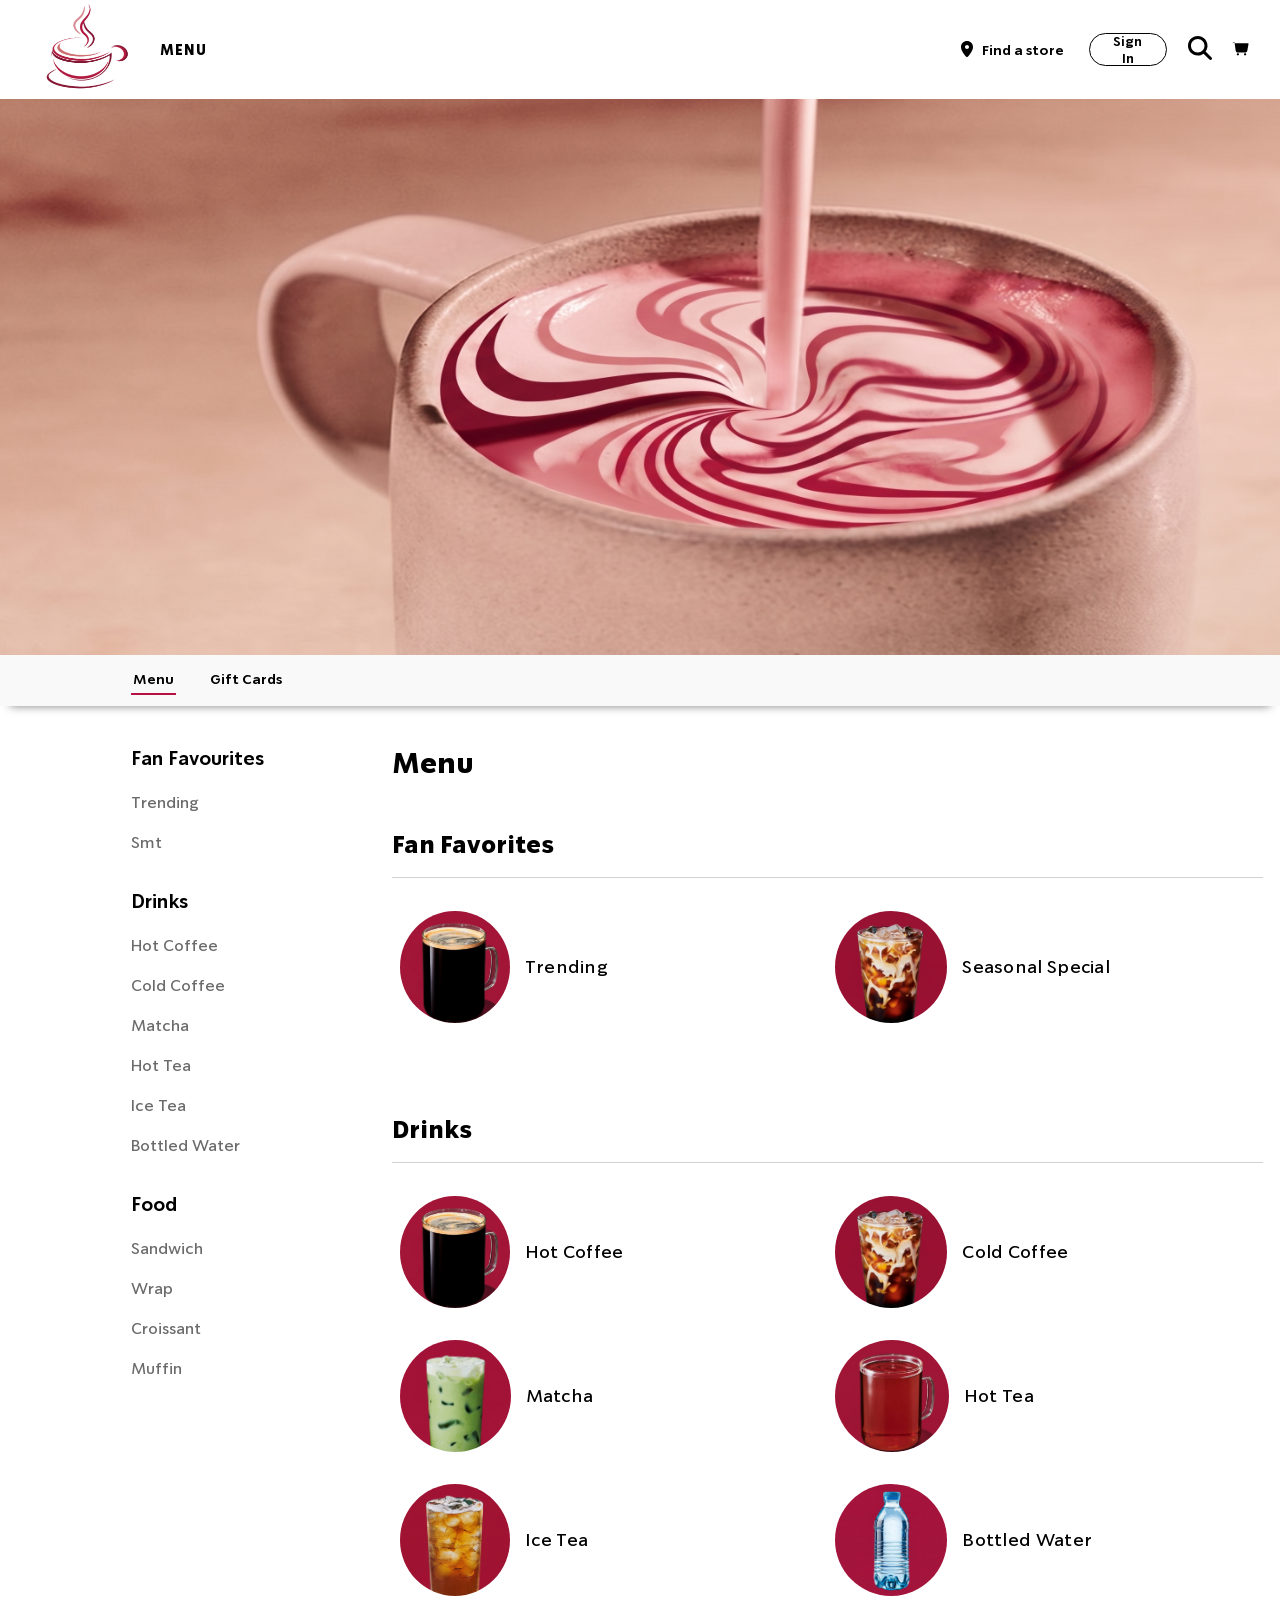
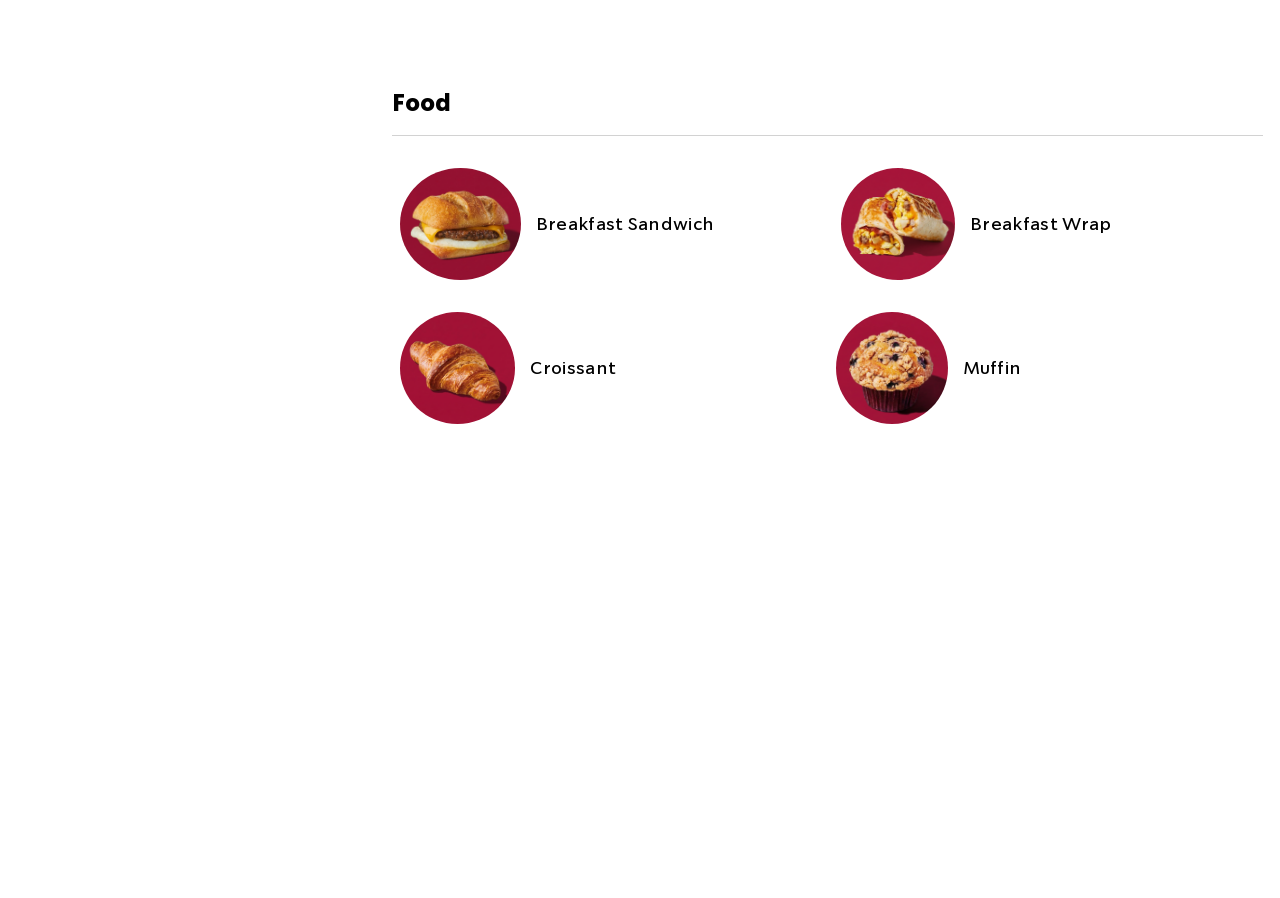
==== index.html @ 08dd64d6 "initial commit" ====
<!doctype html>
<html>

<head>
    <title>JavaSip</title>
    <link rel="stylesheet" href="style.css">
    <link rel="icon" type="image/png" href="images/favicon.png">
</head>
<body>
    <header>

        <span id="logospan">
            <img id="logo" src="images/logo.png">
        </span>

        <div id="headerdiv">
                
            <nav id="links">
                <button id="mbtn">MENU</button>
            </nav>

            <span id="otherlinks">
                <span class="locationbutton">

                    <span id="locationbtn" style="display: flex">
                        <svg style="width: 20px; margin-bottom: 2px; margin-right: 5px; cursor: pointer" xmlns="http://www.w3.org/2000/svg" viewBox="0 0 640 640"><!--!Font Awesome Free v7.2.0 by @fontawesome - https://fontawesome.com License - https://fontawesome.com/license/free Copyright 2026 Fonticons, Inc.--><path d="M128 252.6C128 148.4 214 64 320 64C426 64 512 148.4 512 252.6C512 371.9 391.8 514.9 341.6 569.4C329.8 582.2 310.1 582.2 298.3 569.4C248.1 514.9 127.9 371.9 127.9 252.6zM320 320C355.3 320 384 291.3 384 256C384 220.7 355.3 192 320 192C284.7 192 256 220.7 256 256C256 291.3 284.7 320 320 320z"/></svg>
                        <p style="cursor: pointer">Find a store</p>
                    </span>

                    <div id="locationdropdown">
                        <button id="india">India</button>
                        <button id="usa">USA</button>
                    </div>
                </span>
                <span>
                    <button id="signin">Sign In</button>
                </span>

                <span>
                    <button id="searchicon">
                        <svg xmlns="http://www.w3.org/2000/svg" viewBox="0 0 640 640"><!--!Font Awesome Free v7.2.0 by @fontawesome - https://fontawesome.com License - https://fontawesome.com/license/free Copyright 2026 Fonticons, Inc.--><path d="M480 272C480 317.9 465.1 360.3 440 394.7L566.6 521.4C579.1 533.9 579.1 554.2 566.6 566.7C554.1 579.2 533.8 579.2 521.3 566.7L394.7 440C360.3 465.1 317.9 480 272 480C157.1 480 64 386.9 64 272C64 157.1 157.1 64 272 64C386.9 64 480 157.1 480 272zM272 416C351.5 416 416 351.5 416 272C416 192.5 351.5 128 272 128C192.5 128 128 192.5 128 272C128 351.5 192.5 416 272 416z"/></svg>
                    </button>
                </span>
                <span>
                    <button id="carticon">
                        <svg xmlns="http://www.w3.org/2000/svg" viewBox="0 0 640 640"><path d="M96 96L160 96L194.1 338.8C199.1 370.5 226.5 394 258.6 394L468 394C499.5 394 526.4 371.4 532.1 340.4L568.1 148.4C570.6 135 560.5 122 546.8 122L176 122M258.6 480C240.4 480 225.6 465.2 225.6 447C225.6 428.8 240.4 414 258.6 414C276.8 414 291.6 428.8 291.6 447C291.6 465.2 276.8 480 258.6 480zM468 480C449.8 480 435 465.2 435 447C435 428.8 449.8 414 468 414C486.2 414 501 428.8 501 447C501 465.2 486.2 480 468 480z"/></svg>
                        <span id="cart-header-count"></span>
                    </button>
                </span>
            </span>

        </div>
    </header>

    <div id="signinmodalcontainer">
        <div id="signinmodal">

            <div id="signinmodalheader">
                <h2 style="margin-left: 20px">JAVASIP</h2>
                <button id="signinmodalclosebtn">
                    X
                </button>
            </div>

            <div id="signinformoptionbuttonsdiv">

                <div id="signinformoptionbuttons">
                    <button id="sibutton">SIGN IN</button><button id="joinbutton">JOIN</button>
                </div>

            </div>

<div id="forms">

    <form id="signinform">

        <label for="si-email" class="e-p-label">EMAIL</label>
        <input type="email" id="si-email" placeholder="Email" class="typeinput1">
        <br><br>
        <label for="si-password" class="e-p-label">PASSWORD</label>
        <input type="password" id="si-password" placeholder="Password" class="typeinput1">

        <p class="termsreminder" style="padding-right: 32px; padding-left: 32px; margin-top: 20px; margin-bottom: 8px">By clicking "Sign In" I agree to the Terms and Conditions & Privacy Policy. I also consent to the collection and use of my Personal Information as described in the Notice regarding Loyalty Programs.</p>

        <p class="form-error" id="si-error"></p>

        <button type="submit" id="sisubmitbtn" disabled>SIGN IN</button>

        <br><br>

        <div style="text-align: left; padding-left: 32px; display: flex">
            <input type="checkbox" id="si-remember" style="cursor: pointer; width: 18px; height: 18px">
            <p class="rememberme">Remember me</p>
            <svg style="width: 22px; margin-bottom: 13px; margin-left: 3px; cursor: pointer" xmlns="http://www.w3.org/2000/svg" viewBox="0 0 640 640"><path d="M320 576C461.4 576 576 461.4 576 320C576 178.6 461.4 64 320 64C178.6 64 64 178.6 64 320C64 461.4 178.6 576 320 576zM288 224C288 206.3 302.3 192 320 192C337.7 192 352 206.3 352 224C352 241.7 337.7 256 320 256C302.3 256 288 241.7 288 224zM280 288L328 288C341.3 288 352 298.7 352 312L352 400L360 400C373.3 400 384 410.7 384 424C384 437.3 373.3 448 360 448L280 448C266.7 448 256 437.3 256 424C256 410.7 266.7 400 280 400L304 400L304 336L280 336C266.7 336 256 325.3 256 312C256 298.7 266.7 288 280 288z"/></svg>
        </div>

    </form>

    <form id="joinform">

        <div style="display: flex; justify-content: space-between; padding-left: 32px; padding-right: 32px; padding-top: 5px; padding-bottom: 15px; box-sizing: border-box">
            <span>
                <label for="join-firstname" class="fn-ln-label">FIRST NAME</label>
                <input type="text" id="join-firstname" placeholder="First Name" class="nametypeinput">
            </span>
            <span>
                <label for="join-lastname" class="fn-ln-label">LAST NAME</label>
                <input type="text" id="join-lastname" placeholder="Last Name" class="nametypeinput" style="width: 194.4px">
            </span>
        </div>

        <label for="join-email" class="e-p-label">EMAIL</label>
        <input type="email" id="join-email" placeholder="Email" class="typeinput2" style="margin-bottom: 20px">
        <br>
        <label for="join-password" class="e-p-label">PASSWORD</label>
        <input type="password" id="join-password" placeholder="Password (8+ chars, include a number)" class="typeinput2">

        <p class="termsreminder" style="padding-right: 32px; padding-left: 32px; margin-top: 16px; margin-bottom: 8px">By clicking "Join" I agree to the Terms and Conditions & Privacy Policy. I also consent to the collection and use of my Personal Information as described in the Notice regarding Loyalty Programs.</p>

        <p class="form-error" id="join-error"></p>

        <button type="submit" id="joinsubmitbtn" disabled>JOIN</button>

        <br><br>

        <div style="text-align: left; padding-left: 32px; display: flex">
            <input type="checkbox" style="cursor: pointer; width: 18px; height: 18px">
            <p class="rememberme">Remember me</p>
            <svg style="width: 22px; margin-bottom: 13px; margin-left: 3px; cursor: pointer" xmlns="http://www.w3.org/2000/svg" viewBox="0 0 640 640"><path d="M320 576C461.4 576 576 461.4 576 320C576 178.6 461.4 64 320 64C178.6 64 64 178.6 64 320C64 461.4 178.6 576 320 576zM288 224C288 206.3 302.3 192 320 192C337.7 192 352 206.3 352 224C352 241.7 337.7 256 320 256C302.3 256 288 241.7 288 224zM280 288L328 288C341.3 288 352 298.7 352 312L352 400L360 400C373.3 400 384 410.7 384 424C384 437.3 373.3 448 360 448L280 448C266.7 448 256 437.3 256 424C256 410.7 266.7 400 280 400L304 400L304 336L280 336C266.7 336 256 325.3 256 312C256 298.7 266.7 288 280 288z"/></svg>
        </div>

    </form>

</div>
            
        </div>
    </div>

    <div id="searchmodalcontainer">
        <div id="searchmodal">

            <div id="searchinputdiv">
                <svg style="width: 28px; margin-right: 10px; margin-bottom: 3px" xmlns="http://www.w3.org/2000/svg" viewBox="0 0 640 640"><path d="M480 272C480 317.9 465.1 360.3 440 394.7L566.6 521.4C579.1 533.9 579.1 554.2 566.6 566.7C554.1 579.2 533.8 579.2 521.3 566.7L394.7 440C360.3 465.1 317.9 480 272 480C157.1 480 64 386.9 64 272C64 157.1 157.1 64 272 64C386.9 64 480 157.1 480 272zM272 416C351.5 416 416 351.5 416 272C416 192.5 351.5 128 272 128C192.5 128 128 192.5 128 272C128 351.5 192.5 416 272 416z"/></svg>
                <input type="text" placeholder="Search our menu..." id="searchinput">
            </div>

            <div id="searchresults"></div>

        </div>
    </div>

    <div id="slideshow">
        <img src="images/slideshow.png" id="ss">
    </div>

    <div id="menuheader">
        <button style="margin-left: 131px" id="meb">Menu</button>
        <button id="gcb">Gift Cards</button>
    </div>

    <div id="menudiv">

    <div id="menulistcontainer">
        <div id="menulist">
            <h3>Fan Favourites</h3>
            <button class="productbtn" id="trendingbtn">Trending</button>
            <button class="productbtn" id="smtbtn">Smt</button>

            <h3>Drinks</h3>
            <button class="productbtn" id="hotcoffeebtn">Hot Coffee</button>
            <button class="productbtn" id="coldcoffeebtn">Cold Coffee</button>
            <button class="productbtn" id="matchabtn">Matcha</button>
            <button class="productbtn" id="hotteabtn">Hot Tea</button>
            <button class="productbtn" id="iceteabtn">Ice Tea</button>
            <button class="productbtn" id="waterbtn">Bottled Water</button>

            <h3>Food</h3>
            <button class="productbtn" id="sandwichbtn">Sandwich</button>
            <button class="productbtn" id="wrapbtn">Wrap</button>
            <button class="productbtn" id="croissantbtn">Croissant</button>
            <button class="productbtn" id="muffinbtn">Muffin</button>
        </div>
    </div>

    <div id="menucontainer">
        <div id="menu">
            <h1 style="margin-bottom: 48px">Menu</h1>

            <h2 style="margin-bottom: 0px; padding-bottom: 16px">Fan Favorites</h2>
            <div style="height: 32.8px; width: 100%; background-color: white; border-top: 1px solid #d2d2d2;"></div>
            
            <div style="display: flex; align-items: top; height: 184px">
                <div class="productdiv" id="trendingdiv">
                    <img class="productimg" src="images/hotcoffee.png">
                    <p class="productname">Trending</p>
                    <div class="productmodal" id="trendingmodal"></div>
                </div>
                <div class="productdiv" id="smtdiv">
                    <img class="productimg" src="images/coldcoffee.png">
                    <p class="productname">Seasonal Special</p>
                    <div class="productmodal" id="smtmodal"></div>
                </div>
            </div>

            <h2 style="margin-bottom: 0px; padding-bottom: 16px">Drinks</h2>
            <div style="height: 32.8px; width: 100%; background-color: white; border-top: 1px solid #d2d2d2;"></div>
            
            <div style="display: flex">
                <div class="productdiv" id="hotcoffeediv">
                    <img class="productimg" src="images/hotcoffee.png">
                    <p class="productname">Hot Coffee</p>
                    <div class="productmodal" id="hotcoffeemodal"></div>
                </div>
                <div class="productdiv" id="coldcoffeediv">
                    <img class="productimg" src="images/coldcoffee.png">
                    <p class="productname">Cold Coffee</p>
                    <div class="productmodal" id="coldcoffeemodal"></div>
                </div>
            </div>
            <div style="display: flex">
                <div class="productdiv" id="matchadiv">
                    <img class="productimg" src="images/matcha.png">
                    <p class="productname">Matcha</p>
                    <div class="productmodal" id="matchamodal"></div>
                </div>
                <div class="productdiv" id="hotteadiv">
                    <img class="productimg" src="images/hottea.png">
                    <p class="productname">Hot Tea</p>
                    <div class="productmodal" id="hotteamodal"></div>
                </div>
            </div>
            <div style="display: flex; align-items: top; height: 184px">
                <div class="productdiv" id="iceteadiv">
                    <img class="productimg" src="images/icetea.png">
                    <p class="productname">Ice Tea</p>
                    <div class="productmodal" id="iceteamodal"></div>
                </div>
                <div class="productdiv" id="waterdiv">
                    <img class="productimg" src="images/water.png">
                    <p class="productname">Bottled Water</p>
                    <div class="productmodal" id="watermodal"></div>
                </div>
            </div>

            <h2 style="margin-bottom: 0px; padding-bottom: 16px">Food</h2>
            <div style="height: 32.8px; width: 100%; background-color: white; border-top: 1px solid #d2d2d2;"></div>
            
            <div style="display: flex">
                <div class="productdiv" id="sandwichdiv">
                    <img class="productimg" src="images/sandwich.png">
                    <p class="productname">Breakfast Sandwich</p>
                    <div class="productmodal" id="sandwichmodal"></div>
                </div>
                <div class="productdiv" id="wrapdiv">
                    <img class="productimg" src="images/wrap.png">
                    <p class="productname">Breakfast Wrap</p>
                    <div class="productmodal" id="wrapmodal"></div>
                </div>
            </div>
            <div style="display: flex; align-items: top; height: 184px">
                <div class="productdiv" id="croissantdiv">
                    <img class="productimg" src="images/croissant.png">
                    <p class="productname">Croissant</p>
                    <div class="productmodal" id="croissantmodal"></div>
                </div>

                <div class="productdiv" id="muffindiv">
                    <img class="productimg" src="images/muffin.png">
                    <p class="productname">Muffin</p>
                    <div class="productmodal" id="muffinmodal"></div>
                </div>
            </div>

        </div>
    </div>

    </div>

    
    <div id="giftdiv">
        <div id="giftcontainer">
            <div id="gift">
                <h1>Gift Cards</h1>
                <p class="gift-subtitle">Give the gift of great coffee. Perfect for any occasion.</p>

                <div id="gift-cards-grid">
                    
                </div>
            </div>
        </div>
    </div>

    
    <div id="cartfooter">
        <span id="cartfooter-icon">
            <svg xmlns="http://www.w3.org/2000/svg" viewBox="0 0 640 640"><path d="M96 96L160 96L194.1 338.8C199.1 370.5 226.5 394 258.6 394L468 394C499.5 394 526.4 371.4 532.1 340.4L568.1 148.4C570.6 135 560.5 122 546.8 122L176 122M258.6 480C240.4 480 225.6 465.2 225.6 447C225.6 428.8 240.4 414 258.6 414C276.8 414 291.6 428.8 291.6 447C291.6 465.2 276.8 480 258.6 480zM468 480C449.8 480 435 465.2 435 447C435 428.8 449.8 414 468 414C486.2 414 501 428.8 501 447C501 465.2 486.2 480 468 480z"/></svg>
        </span>
        <span id="cartfooter-text">
            <span id="cartfooter-count">0 items</span>
            <span id="cartfooter-label">VIEW ORDER</span>
        </span>
        <span id="cartfooter-total" class="price" data-price="0">₹0</span>
    </div>

    
    <div id="cart">
        <div id="cart-header">
            <h2 id="cart-title">Your Order</h2>
            <button id="cartcl" aria-label="Close cart">
                <svg xmlns="http://www.w3.org/2000/svg" viewBox="0 0 640 640"><path d="M342.6 278l155.6-155.6c8-8 8-21.1 0-29.1s-21.1-8-29.1 0L313.5 249 157.9 93.3c-8-8-21.1-8-29.1 0s-8 21.1 0 29.1L284.4 278 128.8 433.6c-8 8-8 21.1 0 29.1s21.1 8 29.1 0L313.5 307l155.6 155.7c8 8 21.1 8 29.1 0s8-21.1 0-29.1z"/></svg>
            </button>
        </div>

        <div id="cart-items">
            
        </div>

        <div id="cart-footer">
            <div id="cart-summary">
                <span class="cart-summary-label">TOTAL</span>
                <span id="cart-total-display" class="price cart-total-price" data-price="0">₹0</span>
            </div>
            <button id="cart-order-btn">
                ORDER
                <svg xmlns="http://www.w3.org/2000/svg" viewBox="0 0 640 640"><path d="M278.6 233.4c-12.5 12.5-12.5 32.8 0 45.3L338.7 339 139 339c-17.7 0-32 14.3-32 32s14.3 32 32 32l199.7 0-60.1 60.3c-12.5 12.5-12.5 32.8 0 45.3s32.8 12.5 45.3 0L471.9 371c12.5-12.5 12.5-32.8 0-45.3L323.9 233.4c-12.5-12.5-32.8-12.5-45.3 0zM512 96L128 96C74.98 96 32 138.1 32 192l0 256c0 53.02 42.98 96 96 96l384 0c53.02 0 96-42.98 96-96l0-256C608 138.1 565 96 512 96z"/></svg>
            </button>
        </div>
    </div>

    <script src="index.js"></script>
</body>

</html>
---- style.css ----
@font-face{
    font-family: "sds-b";
    src: url("fonts/SoDoSans-Bold.ttf"); 
}
@font-face{
    font-family: "sds-r";
    src: url("fonts/SoDoSans-Regular.ttf"); 
}
@font-face{
    font-family: "sds-sb";
    src: url("fonts/SoDoSans-SemiBold.ttf"); 
}

:root {
  --pc: white;
  --sc: #b51144;
  --ffb: "sds-b", sans-serif;
  --ffr: "sds-r", sans-serif;
  --ffsb: "sds-sb", sans-serif;

  --regular: normal 300 14px var(--ffr);
  --semibold: normal 600 14px var(--ffsb);
  --bold: normal 700 14px var(--ffb);

  --shadow: 0 10px 10px -10px rgba(0, 0, 0, 0.5);
}

html {
  scroll-behavior: smooth;
  scrollbar-gutter: stable;
}
body {
    background-color: var(--pc);
    color: rgb(148, 128, 128);
    margin: 0;
}
.noscroll{
    overflow: hidden;
    user-select: none;
}

header {
    background-color: var(--pc);
    text-align: center;
    width: 100%;
    padding: 0px;
    height: 99px;
    
    z-index: 2000; 
    display: flex;
    align-items: center;
    position: relative;
}

header button{
    color: black;
    background-color: var(--pc);

    font: var(--bold);
    letter-spacing: 1px;
    
    border: none;
    border-radius: 2px;
    padding: 17px;
    cursor: pointer;
}
header button:hover{
    color: var(--sc); 
}

#headerdiv {
    display: flex;
    justify-content: space-between;
    height: 99px;
    width: 89%;
}

#logospan {
    display: inline-block;
    vertical-align: middle;
    width: 100px; 
    height: 99px;
    position: relative;
    margin-left: 33px;
    margin-right: 10px;
}

#logo {
    height: 130px;
    padding: 0;
    position: absolute;
    transform: translateX(-50%); 
    top: -18px;
    z-index: 10;
    cursor: pointer;
}

#links {
    display: flex;
    align-items: center;
    height: 99px;
}

#otherlinks {
    display: flex;
    align-items: center;
}

.locationbutton {
    position: relative;
    display: inline-block;
}
#locationbtn{
    color: black;
    font: var(--semibold);
    letter-spacing: 0;
}
#locationbtn:hover{
    color: var(--sc);
}
#locationbtn svg {
    fill: currentColor;
    transition: fill 0.3s ease;
}

#locationdropdown {
    position: absolute;
    top: 110%;
    left: 0;
    width: 150px;
    display: none;
    border-radius: 2px;
    overflow: hidden;
    box-shadow: 0 4px 6px -1px rgba(0, 0, 0, 0.1), 0 2px 4px -1px rgba(0, 0, 0, 0.06);
    
}
#locationdropdown.show {
    display: block;
}
#locationbtn.active {
    color: black;
    
}
#locationdropdown button {
    display: block;
    background-color: var(--pc);
    color: black;
    font: var(--regular);
    font-size: 14px !important;
    width: 100%;
    text-align: left;
    font-size: 16px;
    border-radius: 0px;
}
#locationdropdown button:hover{
    background-color: #E5E5E5;
    
}

#signin {
    padding: 10px;
    padding-right: 17px;
    padding-left: 17px;
    margin-left: 25px;
    margin-right: 18px;
    margin-bottom: px;

    height: 32.4px;
    width: 78.1px;

    font-size: 13.1px !important;
    letter-spacing: 0;

    font: var(--semibold);
    border: 1px solid black;
    border-radius: 20px;
    display: flex;
    justify-content: center;
    align-items: center;
}
#signin:hover {
    color: black;
    background-color: #E5E5E5;
}

#searchicon {
    padding: 0;
    height: 30px;
    width: 30px;
}
.material-symbols-outlined {
    font-size: 25px;
}
#searchicon:hover {
    color: var(--sc);
}

#signinmodalcontainer{
    background-color: rgba(0, 0, 0, 0.3);
    backdrop-filter: blur(3px);
    
    display: flex;
    align-items: center;
    justify-content: center;

    position: fixed;
    inset: 0;
    z-index: 2000;

    opacity: 0;
    visibility: hidden;
    pointer-events: none;
    transition: opacity 0.3s ease, visibility 0.3s;
}
#signinmodalcontainer.show {
    opacity: 1;
    visibility: visible;
    pointer-events: auto;
}
#signinmodal{
    color: black;
    background-color: whitesmoke;
    height: 485.3px;
    width: 500px;
    border-radius: 10px;
    text-align: center;

    transform: translateY(100px); 
    transition: transform 0.3s cubic-bezier(0.165, 0.84, 0.44, 1);
    user-select: text;

}
#signinmodal.join{
    color: black;
    background-color: whitesmoke;
    height: 565.3px;
    width: 500px;
    border-radius: 10px;
    text-align: center;

    transform: translateY(100px); 
    transition: transform 0.3s cubic-bezier(0.165, 0.84, 0.44, 1);
    user-select: text;
}

#signinmodalcontainer.show #signinmodal{
    transform: translateY(0);
}

#signinmodalheader{
    height: 48px;
    margin-bottom: 16px;
    background-color: var(--sc);
    border-top-right-radius: 7px;
    border-top-left-radius: 10px;
    display: flex;
    justify-content: space-between;
    align-items: center;
    font: var(--bold);

}
#signinmodalclosebtn{
    background-color: var(--sc);
    border: none;
}

#signinformoptionbuttonsdiv{
    display: flex;
    justify-content: center;
    height: 30px;

}
#signinformoptionbuttons{
    background-color: #DADADA;
    border-radius: 5px;
    height: 30px;
    width: 200px;
    margin-top: 16px;
    margin-bottom: 0;
}
#sibutton{
    font: var(--regular);
    font-size: 13px !important;
    background-color: black;
    color: white;
    border: none;
    border-radius: 5px;
    height: 30px;
    width: 98px;

}
#sibutton:hover{
    color: #9A9A9A;
}
#sibutton.notactive{
    background-color: #DADADA;
    color: #5C5C5C;
}

#joinbutton {
    font: var(--regular);
    font-size: 13px !important;
    background-color: #DADADA;
    color: #5C5C5C;
    border: none;
    border-radius: 5px;
    height: 30px;
    width: 98px;
}
#joinbutton:hover{
    color: #9A9A9A;
}
#joinbutton.active{
    background-color: black;
    color: white;
}

.e-p-label{
    color: #686868;
    display: block;
    padding-right: 32px;
    padding-left: 32px;
    text-align: left;
    font: var(--semibold);
    font-size: 14px !important;
}
.fn-ln-label{
    color: #686868;
    display: block;
    text-align: left;
    font: var(--semibold);
    font-size: 14px !important;
}

.typeinput1, .typeinput2{
    box-sizing: border-box;
    height: 40px;
    width: 436px;
    padding-right: 8px;
    padding-left: 8px;
    font: var(--regular);
    font-size: 14px !important;
}
.nametypeinput{
    box-sizing: border-box;
    height: 40px;
    width: 210.4px;
    padding-right: 8px;
    padding-left: 8px;
    font: var(--regular);
    font-size: 14px !important;
}

#forms{
    position: relative;
    height: 335.3px;
    width: 100%;
    margin-top: 40px;
}

#signinform{
    height: 335.3px;
    width: 100%;
    opacity: 1;
    visibility: visible;
    position: absolute;
    top: 0;
}
#signinform.remove{
    opacity: 0;
    visibility: hidden;
}

#joinform{
    height: 335.3px;
    width: 100%;
    opacity: 0;
    visibility: hidden;
    position: absolute;
    top: 0;
}
#joinform.show{
    opacity: 1;
    visibility: visible;
}

.termsreminder{
    font: var(--regular);
    font-size: 10px !important;
    text-align: left;
}

#sisubmitbtn, #joinsubmitbtn{
    height: 36px;
    width: 432px;
    color: black; 
    background-color: #b44c6d;
    border: none;
    border-radius: 2px;
    font: var(--semibold);
    font-size: 14px !important;
}
.rememberme{
    font: var(--regular);
    font-size: 14px !important;   
    margin-top: 3px;
    margin-left: 5px;
}
#slideshow{
    display: flex;
    justify-content: center;
    object-fit: cover;

}
#ss{
    width: 1430px;
}

#searchmodalcontainer{
    background-color: rgba(0, 0, 0, 0.3);
    backdrop-filter: blur(3px);
    
    display: flex;
    align-items: top;
    justify-content: center;

    position: fixed;
    inset: 0;
    z-index: 2000;

    opacity: 0;
    visibility: hidden;
    pointer-events: none;

    transition: opacity 0.3s ease, visibility 0.3s;
}
#searchmodalcontainer.show{
    opacity: 1;
    visibility: visible;
    pointer-events: auto;
}
#searchmodal{
    height: 460px;
    width: 1060px;
    background-color: #F5F5F5;
    color: black;
    border-bottom-left-radius: 5px;
    border-bottom-right-radius: 5px;
}
#searchinputdiv{
    height: 34.8px;
    width: 916.2px;
    display: flex;
    justify-content: right;
    margin-left: 6.78%;
    margin-top: 10px;
    background-color: #F2F2F2;
    font: var(--regular);
    border: 2px solid #0151BB;
    border-radius: 2px;
}
#searchinput{
    height: 34.8px;
    width: 864.6px;
    border: none;
    outline: none;
    background-color: transparent;
}

#menuheader {
    height: 51.5px;
    width: 100vw;
    position: sticky;
    
    z-index: 1500; 
    top: 0;
    background-color: #F9F9F9;
    display: flex;
    color: black;
    align-items: center;
    box-shadow: var(--shadow);
}
#meb, #gcb{
    height: 30px;
    margin-right: 32px;
    padding: 2px;

    font: var(--semibold);
    font-size: 14px !important;

    border: none;
    background-color: transparent;

    cursor: pointer;
}
#meb, #gcb {
    border-bottom: 2px solid transparent;
}
#meb.active,
#gcb.active {
    border-bottom: 2px solid #b51144;
}

#menudiv{
    width: 100vw;
    min-height: 600px;
    display: flex;
    padding-bottom: 80px;
    box-sizing: border-box;
}
#menudiv.hide{
    display: none;
}
#menulistcontainer{
    width: 281px;
    display: inline-block;
    background-color: var(--pc);
    flex-shrink: 0;
}
#menulist{
    background-color: var(--pc);
    width: 150px;
    margin-top: 40px;
    margin-left: 131px;
    position: sticky;
    top: 60px;
}
#menucontainer{
    flex: 1;
    display: inline-block;
    background-color: var(--pc);
}
#menu{
    background-color: var(--pc);
    width: 870.6px;
    margin-top: 40px;
    margin-left: 111px;
    color: black;
    padding-bottom: 40px;
}
#menulist h1, #menu h1{
    color: black;
    font: var(--bold);
    font-size: 28px !important;
}
#menulist h2, #menu h2{
    color: black;
    font: var(--bold);
    font-size: 24px !important;
}
#menulist h3, #menu h3{
    color: black;
    font: var(--semibold);
    font-size: 19px !important;
}
#menulist button{
    color: #6B6B6B;
    font: var(--regular);
    font-size: 16px !important;
    height: 24px;
    width: 150px;
    text-align: left;
    padding-left: 0;
    border: none;
    background-color: transparent;
    margin-bottom: 16px;
    cursor: pointer;
}
.productimg{
    border-radius: 50%;
    height: 112px;
    user-select: none;
}
.productname{
    font: var(--regular);
    font-size: 18px !important;
    letter-spacing: 0.3px;
    height: 112px;
    width: 297.1px;
    display: flex;
    align-items: center;
    margin-top: 0;
    margin-left: 15px;
    user-select: none;
}

.productdiv {
    height: 112px;
    width: 443.3px;
    display: flex;
    align-items: top;
    padding-left: 8px;
    cursor: pointer;
    margin-bottom: 32px;
    position: relative;
    z-index: 1; 
}

.productmodal {
    box-shadow: 0 0 10px 1px rgba(0, 0, 0, 0.2);
    height: 350px;
    width: 300px;
    position: absolute;
    top: 115px;
    opacity: 0;
    visibility: hidden;
    pointer-events: none;
    z-index: 10; 
    background-color: white;

    display: flex;
    align-items: center;
    flex-direction: column;

    font: var(--regular);
}
#trendingmodal.show{
    opacity: 1;
    visibility: visible;
    pointer-events: auto;
}
#smtmodal.show{
    opacity: 1;
    visibility: visible;
    pointer-events: auto;
}
#hotcoffeemodal.show{
    opacity: 1;
    visibility: visible;
    pointer-events: auto;
}
#coldcoffeemodal.show{
    opacity: 1;
    visibility: visible;
    pointer-events: auto;
}
#matchamodal.show{
    opacity: 1;
    visibility: visible;
    pointer-events: auto;
}
#hotteamodal.show{
    opacity: 1;
    visibility: visible;
    pointer-events: auto;
}
#iceteamodal.show{
    opacity: 1;
    visibility: visible;
    pointer-events: auto;
}
#watermodal.show{
    opacity: 1;
    visibility: visible;
    pointer-events: auto;
}
#sandwichmodal.show{
    opacity: 1;
    visibility: visible;
    pointer-events: auto;
}
#wrapmodal.show{
    opacity: 1;
    visibility: visible;
    pointer-events: auto;
}
#croissantmodal.show{
    opacity: 1;
    visibility: visible;
    pointer-events: auto;
}
#muffinmodal.show{
    opacity: 1;
    visibility: visible;
    pointer-events: auto;
}

#giftdiv {
    width: 100vw;
    display: none;
    min-height: 600px;
    padding-bottom: 80px;
    box-sizing: border-box;
}
#giftdiv.show {
    display: block;
}
#giftcontainer {
    width: 100%;
    display: flex;
    justify-content: center;
}
#gift {
    width: 870.6px;
    margin-top: 40px;
    margin-left: 111px;
    color: black;
}
#gift h1 {
    color: black;
    font: var(--bold);
    font-size: 28px !important;
    margin-bottom: 6px;
}
.gift-subtitle {
    font: var(--regular);
    font-size: 15px !important;
    color: #777;
    margin-top: 0;
    margin-bottom: 40px;
}

#gift-cards-grid {
    display: flex;
    flex-wrap: wrap;
    gap: 24px;
}

.gc-card {
    width: 390px;
    background: white;
    border: 1px solid #e8e8e8;
    border-radius: 8px;
    overflow: hidden;
    display: flex;
    flex-direction: column;
    transition: box-shadow 0.2s ease, transform 0.2s ease;
}
.gc-card:hover {
    box-shadow: 0 8px 24px rgba(0, 0, 0, 0.1);
    transform: translateY(-2px);
}

.gc-card-img {
    width: 100%;
    height: 160px;
    object-fit: cover;
    object-position: center;
    border-radius: 0;
    display: block;
    border-bottom: 1px solid #f0f0f0;
}

.gc-card-tag {
    display: inline-block;
    font: var(--semibold);
    font-size: 11px !important;
    color: var(--sc);
    border: 1px solid var(--sc);
    border-radius: 20px;
    padding: 3px 10px;
    letter-spacing: 0.3px;
    margin: 14px 16px 0 16px;
    align-self: flex-start;
}

.gc-card-name {
    font: var(--bold);
    font-size: 17px !important;
    color: black;
    margin: 10px 16px 6px 16px;
    letter-spacing: 0.2px;
}

.gc-card-desc {
    font: var(--regular);
    font-size: 13px !important;
    color: #666;
    margin: 0 16px 12px 16px;
    line-height: 1.55;
    flex: 1;
}

.gc-card-price {
    font: var(--bold);
    font-size: 20px !important;
    color: black;
    margin: 0 16px 14px 16px;
}

.gc-card-atc {
    margin: 0 16px 16px 16px;
    height: 42px;
    background-color: black;
    color: white;
    border: none;
    border-radius: 4px;
    font: var(--semibold);
    font-size: 13px !important;
    letter-spacing: 0.8px;
    cursor: pointer;
    transition: background 0.2s;
}
.gc-card-atc:hover {
    background-color: #222;
}
.gc-card-atc.added {
    background-color: #4a7a4a;
    pointer-events: none;
    color: white;
}

#cartfooter {
    position: fixed;
    bottom: 18px;
    right: 18px;
    z-index: 2500;

    display: flex;
    align-items: center;
    gap: 10px;

    background-color: var(--sc);   
    color: white;
    border-radius: 40px;
    padding: 10px 18px 10px 14px;
    cursor: pointer;
    user-select: none;

    box-shadow: 0 4px 18px rgba(181, 17, 68, 0.45);

    opacity: 0;
    visibility: hidden;
    pointer-events: none;
    transform: translateY(12px);
    transition: opacity 0.25s ease, visibility 0.25s, transform 0.25s ease;
}
#cartfooter.show {
    opacity: 1;
    visibility: visible;
    pointer-events: auto;
    transform: translateY(0);
}
#cartfooter:hover {
    background-color: #9a0d39;
    box-shadow: 0 6px 22px rgba(181, 17, 68, 0.55);
}

#cartfooter-icon svg {
    width: 24px;
    height: 24px;
    fill: white;
    display: block;
}

#cartfooter-text {
    display: flex;
    flex-direction: column;
    gap: 1px;
}
#cartfooter-count {
    font: var(--semibold);
    font-size: 11px !important;
    opacity: 0.85;
    letter-spacing: 0.5px;
}
#cartfooter-label {
    font: var(--bold);
    font-size: 14px !important;
    letter-spacing: 1.2px;
}
#cartfooter-total {
    font: var(--bold);
    font-size: 15px !important;
    margin-left: 4px;
    padding-left: 12px;
    border-left: 1px solid rgba(255,255,255,0.35);
}

.atc {
    width: 95%;
    height: 40px;
    position: absolute;
    bottom: 5px;
    font: var(--semibold);
    cursor: pointer;
    border: none;
    background-color: black;
    color: white;
    border-radius: 3px;
    letter-spacing: 0.5px;
}
.atc:hover {
    background-color: #222;
}
.atc.added {
    background-color: #4a7a4a;
    pointer-events: none;
    color: white;
}

#cart {
    position: fixed;
    top: 0;
    right: 0;
    width: 380px;
    height: 100%;
    background-color: #fafafa;
    border-left: 1px solid #e8e8e8;

    display: flex;
    flex-direction: column;

    transform: translateX(100%);
    transition: transform 0.3s cubic-bezier(0.4, 0, 0.2, 1);
    z-index: 4000;
    overflow: hidden;
}
#cart.show {
    transform: translateX(0);
}

#cart-header {
    display: flex;
    align-items: center;
    justify-content: space-between;
    padding: 18px 20px 14px 22px;
    border-bottom: 1px solid #e8e8e8;
    background-color: white;
    flex-shrink: 0;
}
#cart-title {
    font: var(--bold);
    font-size: 20px !important;
    color: black;
    margin: 0;
    letter-spacing: 0.3px;
}
#cartcl {
    width: 34px;
    height: 34px;
    background: none;
    border: 1px solid #ddd;
    border-radius: 50%;
    cursor: pointer;
    display: flex;
    align-items: center;
    justify-content: center;
    padding: 0;
    transition: background 0.15s, border-color 0.15s;
}
#cartcl:hover {
    background-color: #f0f0f0;
    border-color: #bbb;
}
#cartcl svg {
    width: 14px;
    height: 14px;
    fill: #333;
}

#cart-items {
    flex: 1;
    overflow-y: auto;
    padding: 10px 0;
}

.cart-empty-msg {
    font: var(--regular);
    font-size: 14px !important;
    color: #999;
    text-align: center;
    padding: 48px 24px;
    margin: 0;
}

.cart-item {
    display: flex;
    align-items: center;
    gap: 12px;
    padding: 12px 18px;
    border-bottom: 1px solid #f0f0f0;
    background-color: white;
    transition: background 0.12s;
}
.cart-item:hover {
    background-color: #fdf6f9;
}

.cart-item-img {
    width: 58px;
    height: 58px;
    border-radius: 50%;
    object-fit: cover;
    flex-shrink: 0;
    border: 1px solid #efefef;
}

.cart-item-info {
    flex: 1;
    min-width: 0;
}
.cart-item-name {
    font: var(--semibold);
    font-size: 14px !important;
    color: black;
    margin: 0 0 2px 0;
    white-space: nowrap;
    overflow: hidden;
    text-overflow: ellipsis;
}
.cart-item-size {
    font: var(--regular);
    font-size: 11px !important;
    color: #888;
    margin: 0 0 3px 0;
    letter-spacing: 0.3px;
}
.cart-item-price {
    font: var(--bold);
    font-size: 14px !important;
    color: var(--sc);
    margin: 0;
}

.cart-item-controls {
    display: flex;
    flex-direction: column;
    align-items: flex-end;
    gap: 8px;
    flex-shrink: 0;
}

.cart-qty-row {
    display: flex;
    align-items: center;
    border: 1px solid #ddd;
    border-radius: 4px;
    overflow: hidden;
}
.cart-qty-btn {
    width: 28px;
    height: 28px;
    font: var(--bold);
    font-size: 16px !important;
    background: white;
    border: none;
    cursor: pointer;
    color: black;
    display: flex;
    align-items: center;
    justify-content: center;
    transition: background 0.12s;
}
.cart-qty-btn:hover {
    background-color: #f0f0f0;
}
.cart-qty-display {
    font: var(--semibold);
    font-size: 13px !important;
    color: black;
    width: 26px;
    text-align: center;
    border-left: 1px solid #ddd;
    border-right: 1px solid #ddd;
    line-height: 28px;
    display: inline-block;
}

.cart-remove-btn {
    background: none;
    border: none;
    cursor: pointer;
    padding: 2px;
    display: flex;
    align-items: center;
    justify-content: center;
    border-radius: 4px;
    transition: background 0.12s;
}
.cart-remove-btn:hover {
    background-color: #fde8ef;
}
.cart-remove-btn svg {
    width: 15px;
    height: 15px;
    fill: #aaa;
    display: block;
    transition: fill 0.12s;
}
.cart-remove-btn:hover svg {
    fill: var(--sc);
}

#cart-footer {
    border-top: 2px solid #e8e8e8;
    padding: 16px 20px;
    background-color: white;
    flex-shrink: 0;
    display: flex;
    flex-direction: column;
    gap: 12px;
}
#cart-summary {
    display: flex;
    justify-content: space-between;
    align-items: center;
}
.cart-summary-label {
    font: var(--semibold);
    font-size: 12px !important;
    color: #888;
    letter-spacing: 1.2px;
}
.cart-total-price {
    font: var(--bold);
    font-size: 20px !important;
    color: black;
}

#cart-order-btn {
    width: 100%;
    height: 48px;
    background-color: var(--sc);
    color: white;
    border: none;
    border-radius: 4px;
    font: var(--bold);
    font-size: 15px !important;
    letter-spacing: 1.5px;
    cursor: pointer;
    display: flex;
    align-items: center;
    justify-content: center;
    gap: 10px;
    transition: background 0.2s;
}
#cart-order-btn:hover {
    background-color: #9a0d39;
}
#cart-order-btn svg {
    width: 18px;
    height: 18px;
    fill: white;
}

#sisubmitbtn:disabled,
#joinsubmitbtn:disabled {
    background-color: #d4a0b5;
    color: #888;
    cursor: not-allowed;
}
#sisubmitbtn:not(:disabled),
#joinsubmitbtn:not(:disabled) {
    background-color: #b51144;
    color: white;
    cursor: pointer;
}

.form-error {
    font: var(--regular);
    font-size: 12px !important;
    color: #b51144;
    text-align: left;
    padding-left: 32px;
    padding-right: 32px;
    min-height: 16px;   
    margin-top: 0;
    margin-bottom: 8px;
}

#forms {
    min-height: 335.3px;
    height: auto;
}

#searchresults {
    padding: 6px 22px 14px 22px;
    max-height: 380px;
    overflow-y: auto;
}

.search-result-item {
    display: block;
    width: 100%;
    text-align: left;
    background: none;
    border: none;
    border-bottom: 1px solid #ebebeb;
    padding: 13px 8px;
    font: var(--regular);
    font-size: 16px !important;
    color: black;
    cursor: pointer;
    letter-spacing: 0.2px;
    border-radius: 0;
}
.search-result-item:hover {
    color: var(--sc);
    background-color: #f7f7f7;
    padding-left: 14px;   
    transition: padding-left 0.15s ease, color 0.15s ease;
}
.search-result-item:last-child {
    border-bottom: none;
}

.search-noresult {
    font: var(--regular);
    font-size: 14px !important;
    color: #999;
    padding: 18px 8px 8px 8px;
    margin: 0;
}

.productmodal {
    
    height: auto !important;
    min-height: 340px;
    width: 310px;
    padding-bottom: 0;
    border-radius: 4px;
    overflow: hidden;
}

.modal-product-img {
    width: 100%;
    height: 170px;
    object-fit: cover;
    display: block;
    border-radius: 0;
    
    border-radius: 4px 4px 0 0;
}

.modal-info {
    padding: 12px 14px 8px 14px;
}

.modal-name {
    font: var(--bold);
    font-size: 16px !important;
    color: black;
    margin: 0 0 6px 0;
    letter-spacing: 0.3px;
}

.modal-tags {
    display: flex;
    flex-wrap: wrap;
    gap: 5px;
    margin-bottom: 8px;
}
.modal-tag {
    font: var(--regular);
    font-size: 11px !important;
    color: var(--sc);
    border: 1px solid var(--sc);
    border-radius: 20px;
    padding: 2px 8px;
    letter-spacing: 0.3px;
}

.modal-desc {
    font: var(--regular);
    font-size: 13px !important;
    color: #555;
    margin: 0 0 10px 0;
    line-height: 1.5;
}

.modal-size-label {
    font: var(--semibold);
    font-size: 11px !important;
    color: #888;
    letter-spacing: 1px;
    margin: 0 0 5px 0;
}

.modal-size-row {
    display: flex;
    gap: 6px;
    margin-bottom: 10px;
}
.modal-size-btn {
    font: var(--regular);
    font-size: 12px !important;
    color: #444;
    background: white;
    border: 1px solid #ccc;
    border-radius: 3px;
    padding: 4px 10px;
    cursor: pointer;
    transition: border-color 0.15s, color 0.15s;
}
.modal-size-btn:hover {
    border-color: var(--sc);
    color: var(--sc);
}
.modal-size-btn.selected {
    border-color: black;
    color: black;
    font: var(--semibold);
    font-size: 12px !important;
}

.modal-bottom {
    border-top: 1px solid #ebebeb;
    padding: 10px 14px 0 14px;
    display: flex;
    flex-direction: column;
    align-items: stretch;
    gap: 8px;
}

.modal-price {
    font: var(--bold);
    font-size: 18px !important;
    color: black !important;
    margin: 0;
}

.modal-qty-row {
    display: flex;
    align-items: center;
    gap: 0;
    border: 1px solid #ccc;
    border-radius: 3px;
    width: fit-content;
    overflow: hidden;
    user-select: none;
}
.modal-qty-btn {
    font: var(--bold);
    font-size: 18px !important;
    width: 34px;
    height: 34px;
    background: white;
    border: none;
    cursor: pointer;
    color: black;
    transition: background 0.15s;
    display: flex;
    align-items: center;
    justify-content: center;
}
.modal-qty-btn:hover {
    background: #f0f0f0;
}
.modal-qty-display {
    font: var(--semibold);
    font-size: 15px !important;
    color: black;
    width: 30px;
    text-align: center;
    border-left: 1px solid #ccc;
    border-right: 1px solid #ccc;
    line-height: 34px;
    display: inline-block;
}

.modal-atc {
    position: static !important;   
    width: 100%;
    height: 40px;
    margin-bottom: 10px;
    background-color: black;
    color: white;
    border: none;
    border-radius: 3px;
    font: var(--semibold);
    font-size: 13px !important;
    letter-spacing: 0.8px;
    cursor: pointer;
    transition: background 0.2s;
}
.modal-atc:hover {
    background-color: #222;
}
.modal-atc.added {
    background-color: #5a7a5a;
    pointer-events: none;
    color: white;
}

#carticon {
    position: relative;
    display: flex;
    align-items: center;
    justify-content: center;
    background: none;
    border: none;
    cursor: pointer;
    padding: 17px 14px;
    color: black;
}
#carticon:hover { color: var(--sc); }
#carticon svg {
    width: 22px;
    height: 22px;
    fill: currentColor;
    display: block;
}
#cart-header-count {
    position: absolute;
    top: 8px;
    right: 4px;
    background: var(--sc);
    color: white;
    font: var(--bold);
    font-size: 10px !important;
    min-width: 16px;
    height: 16px;
    border-radius: 8px;
    display: none;
    align-items: center;
    justify-content: center;
    padding: 0 4px;
    line-height: 1;
}
#cart-header-count.visible { display: flex; }
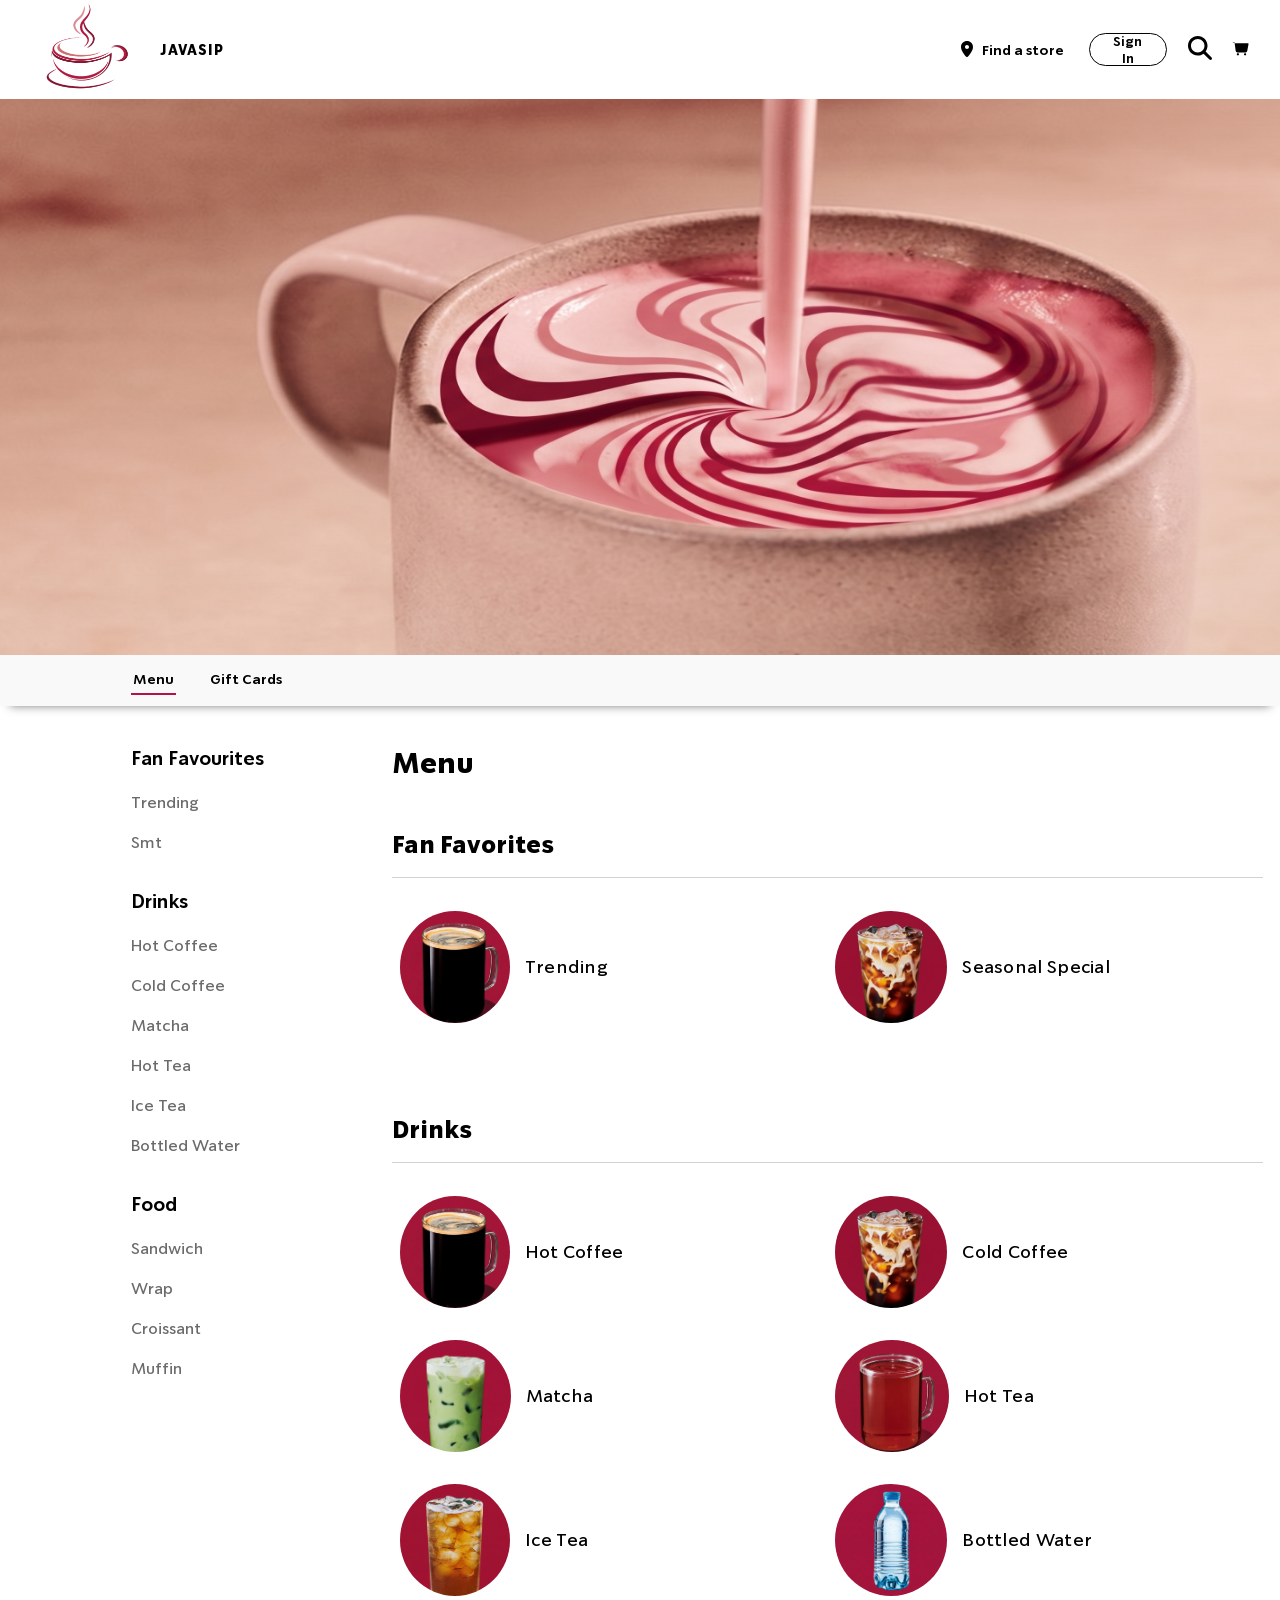
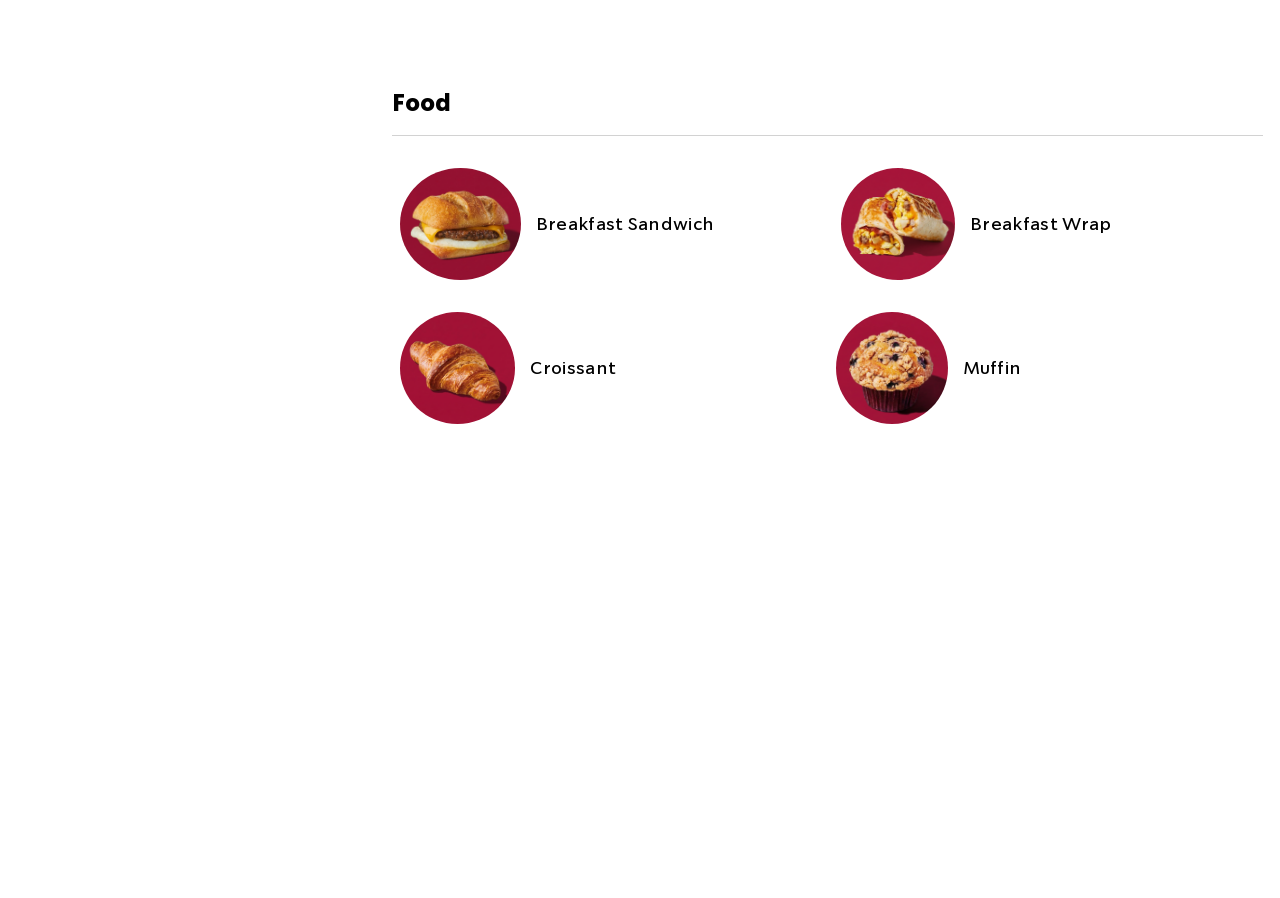
==== commit 024cc10c: "fixed size for item fixed menu header navigation" ====
--- a/index.html
+++ b/index.html
@@ -16,7 +16,7 @@
         <div id="headerdiv">
                 
             <nav id="links">
-                <button id="mbtn">MENU</button>
+                <button id="mbtn">JAVASIP</button>
             </nav>
 
             <span id="otherlinks">
